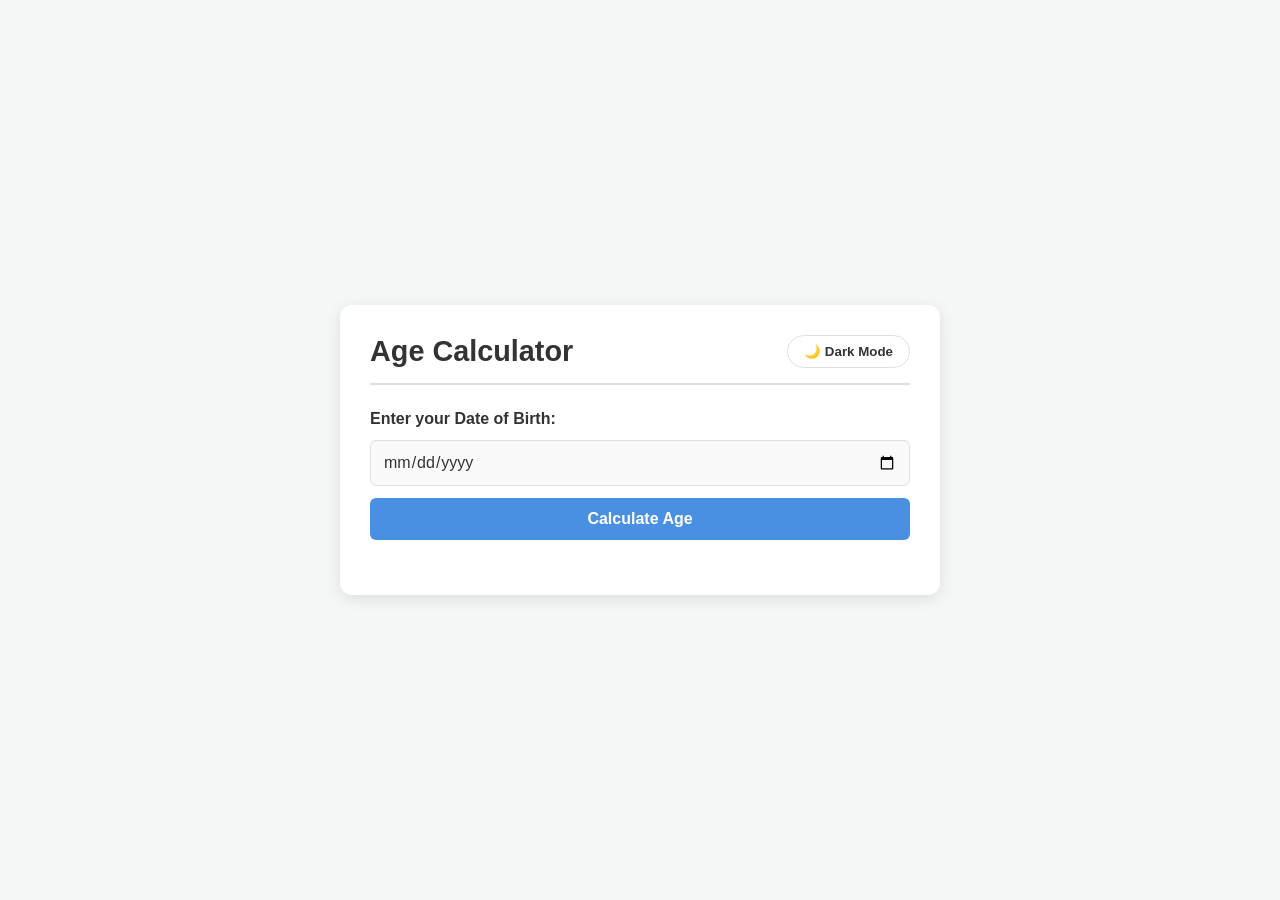
==== AdvancedAgeCalculator/index.html @ 6d175acb "Added First Website Named Advanced Age Calculator" ====
<!DOCTYPE html>
<html lang="en">
<head>
    <meta charset="UTF-8">
    <meta name="viewport" content="width=device-width, initial-scale=1.0">
    <title>Advanced Age Calculator</title>
    <link rel="stylesheet" href="style.css">
</head>
<body>
    <div class="container animate-fade-in">
	<header>
            <h1>Age Calculator</h1>
            <button id="themeToggle" class="toggle-btn" aria-label="Toggle Theme">🌙 Dark Mode</button>
        </header>  

        <main>
            <div class="input-section">
                <label for="dob">Enter your Date of Birth:</label>
                <input type="date" id="dob" required>
                <button id="calculateBtn">Calculate Age</button>
            </div>

            <div id="wishBanner" class="wish-banner hidden"></div>

            <div id="results" class="results-section hidden">
                <div class="card">
                    <h3>⏳ Exact Age</h3>
                    <p id="exactAge">--</p>
                </div>

                <div class="card">
                    <h3>📊 Lifetime Totals</h3>
                    <p><strong>Total Months:</strong> <span id="totalMonths">--</span></p>
                    <p><strong>Total Days:</strong> <span id="totalDays">--</span></p>
                </div>

                <div class="card">
                    <h3>📅 Birth Day of the Week</h3>
                    <p id="birthDayOfWeek">--</p>
                </div>

                <div class="card">
                    <h3>🎉 Next Birthday Countdown</h3>
                    <p><strong>Day of the Week:</strong> <span id="nextBirthdayDay">--</span></p>
                    <div id="countdownClock" class="countdown-clock">
                        <div><span id="cdDays">00</span><label>Days</label></div>
                        <div><span id="cdHours">00</span><label>Hours</label></div>
                        <div><span id="cdMinutes">00</span><label>Minutes</label></div>
                        <div><span id="cdSeconds">00</span><label>Seconds</label></div>
                    </div>
                </div>

                <div class="card">
                    <h3>🚀 Upcoming Age Milestones</h3>
                    <ul id="milestonesList" class="milestones-list"></ul>
                </div>
            </div>
        </main>
    </div>
    <script src="script.js"></script>
</body>
</html>
---- AdvancedAgeCalculator/style.css ----
:root {
    --bg-color: #f4f7f6;
    --container-bg: #ffffff;
    --text-color: #333333;
    --primary-color: #4a90e2;
    --primary-hover: #357abd;
    --card-bg: #f9f9f9;
    --border-color: #e0e0e0;
    --wish-bg: #e8f5e9;
    --wish-text: #2e7d32;
    --milestone-text: #e67e22;
}

[data-theme="dark"] {
    --bg-color: #121212;
    --container-bg: #1e1e1e;
    --text-color: #e0e0e0;
    --primary-color: #375a7f;
    --primary-hover: #2b4764;
    --card-bg: #2a2a2a;
    --border-color: #333333;
    --wish-bg: #1b5e20;
    --wish-text: #e8f5e9;
    --milestone-text: #f39c12;
}

* {
    box-sizing: border-box;
    margin: 0;
    padding: 0;
    font-family: 'Segoe UI', Tahoma, Geneva, Verdana, sans-serif;
    transition: background-color 0.3s, color 0.3s, transform 0.2s;
}

body {
    background-color: var(--bg-color);
    color: var(--text-color);
    display: flex;
    justify-content: center;
    align-items: center;
    min-height: 100vh;
    padding: 20px;
}

.container {
    background-color: var(--container-bg);
    padding: 30px;
    border-radius: 12px;
    box-shadow: 0 4px 15px rgba(0, 0, 0, 0.1);
    width: 100%;
    max-width: 600px;
}

header {
    display: flex;
    justify-content: space-between;
    align-items: center;
    margin-bottom: 25px;
    border-bottom: 2px solid var(--border-color);
    padding-bottom: 15px;
}

h1 {
    font-size: 1.8rem;
}

.toggle-btn {
    background: none;
    border: 1px solid var(--border-color);
    padding: 8px 16px;
    border-radius: 20px;
    cursor: pointer;
    color: var(--text-color);
    font-weight: 600;
}

.toggle-btn:hover {
    transform: scale(1.05);
}

.input-section {
    display: flex;
    flex-direction: column;
    gap: 12px;
    margin-bottom: 25px;
}

label {
    font-weight: 600;
}

input[type="date"] {
    padding: 12px;
    border: 1px solid var(--border-color);
    border-radius: 6px;
    font-size: 1rem;
    background-color: var(--card-bg);
    color: var(--text-color);
    outline: none;
}

input[type="date"]:focus {
    border-color: var(--primary-color);
}

button#calculateBtn {
    background-color: var(--primary-color);
    color: #ffffff;
    border: none;
    padding: 12px;
    font-size: 1rem;
    font-weight: bold;
    border-radius: 6px;
    cursor: pointer;
}

button#calculateBtn:hover {
    background-color: var(--primary-hover);
    transform: translateY(-1px);
}

.wish-banner {
    background-color: var(--wish-bg);
    color: var(--wish-text);
    padding: 15px;
    border-radius: 8px;
    text-align: center;
    font-weight: bold;
    font-size: 1.2rem;
    margin-bottom: 20px;
    border: 1px solid var(--wish-text);
    animation: popIn 0.4s ease-out;
}

.results-section {
    display: flex;
    flex-direction: column;
    gap: 15px;
}

.card {
    background-color: var(--card-bg);
    border: 1px solid var(--border-color);
    padding: 15px;
    border-radius: 8px;
    animation: slideUp 0.5s ease-out both;
}

.card:nth-child(1) { animation-delay: 0.1s; }
.card:nth-child(2) { animation-delay: 0.2s; }
.card:nth-child(3) { animation-delay: 0.3s; }
.card:nth-child(4) { animation-delay: 0.4s; }
.card:nth-child(5) { animation-delay: 0.5s; }

.card h3 {
    margin-bottom: 8px;
    font-size: 1.1rem;
    color: var(--primary-color);
}

.card p {
    font-size: 1rem;
    line-height: 1.5;
}

.countdown-clock {
    display: flex;
    gap: 10px;
    margin-top: 15px;
    justify-content: space-between;
}

.countdown-clock div {
    background: var(--container-bg);
    border: 1px solid var(--border-color);
    padding: 10px;
    border-radius: 6px;
    flex: 1;
    text-align: center;
    box-shadow: 0 2px 5px rgba(0,0,0,0.05);
}

.countdown-clock span {
    display: block;
    font-size: 1.5rem;
    font-weight: bold;
    color: var(--text-color);
}

.countdown-clock label {
    font-size: 0.75rem;
    text-transform: uppercase;
    color: var(--text-color);
    opacity: 0.7;
}

.milestones-list {
    list-style-type: none;
    margin-top: 10px;
}

.milestones-list li {
    padding: 8px 0;
    border-bottom: 1px dashed var(--border-color);
    font-size: 0.95rem;
    display: flex;
    justify-content: space-between;
}

.milestones-list li:last-child {
    border-bottom: none;
}

.milestones-list span {
    font-weight: bold;
    color: var(--milestone-text);
}

.hidden {
    display: none !important;
}

@keyframes animate-fade-in {
    from { opacity: 0; transform: translateY(-10px); }
    to { opacity: 1; transform: translateY(0); }
}

@keyframes slideUp {
    from { opacity: 0; transform: translateY(20px); }
    to { opacity: 1; transform: translateY(0); }
}

@keyframes popIn {
    0% { transform: scale(0.9); opacity: 0; }
    100% { transform: scale(1); opacity: 1; }
}

.animate-fade-in {
    animation: animate-fade-in 0.6s ease-out;
}
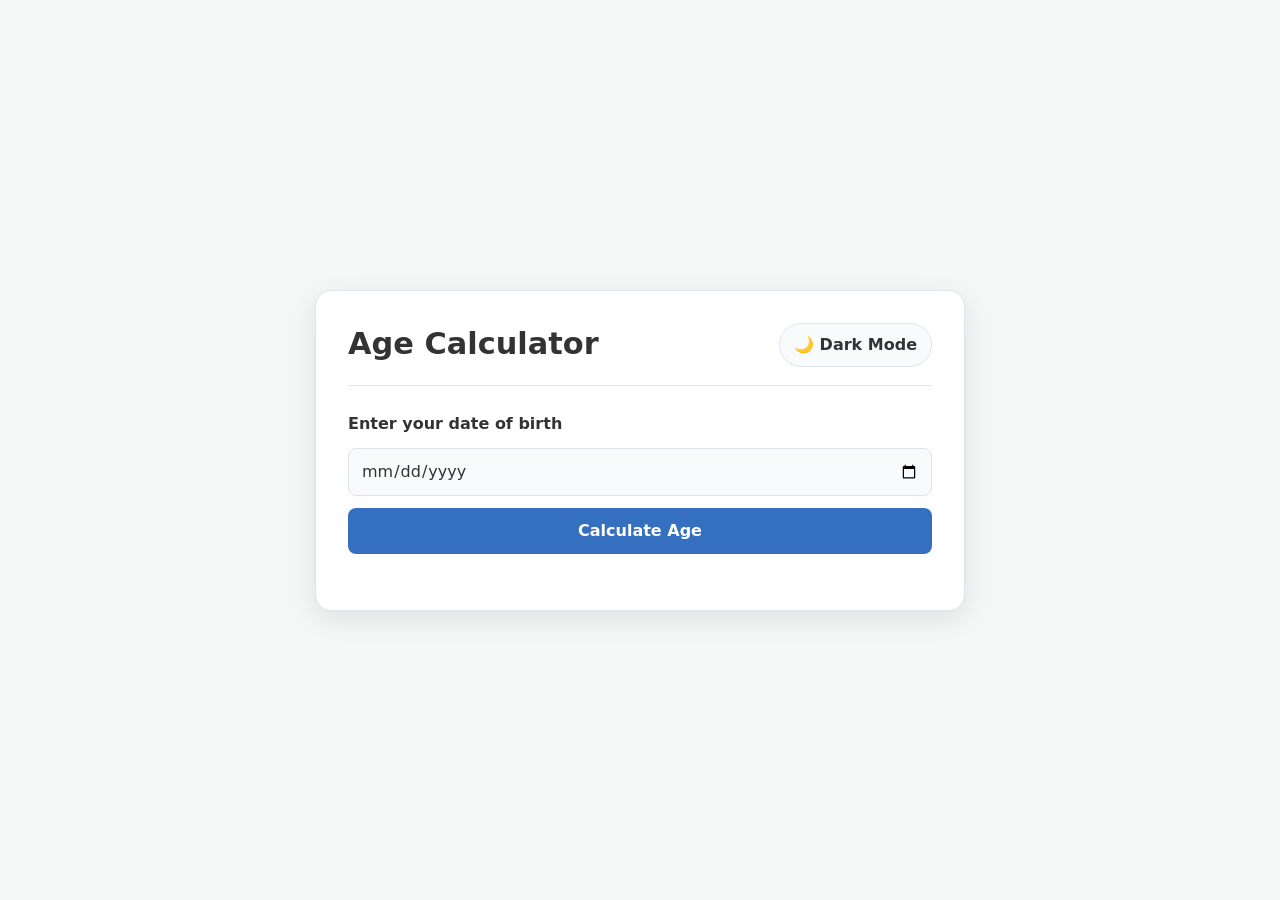
==== commit ca31b349: "Changed Style of all and File Structure" ====
--- a/AdvancedAgeCalculator/index.html
+++ b/AdvancedAgeCalculator/index.html
@@ -3,60 +3,56 @@
 <head>
     <meta charset="UTF-8">
     <meta name="viewport" content="width=device-width, initial-scale=1.0">
-    <title>Advanced Age Calculator</title>
+    <meta name="theme-color" content="#f4f7f6">
+    <meta name="description" content="Calculate your exact age, lifetime totals, next birthday countdown, and upcoming milestones.">
+    <title>Age Calculator</title>
     <link rel="stylesheet" href="style.css">
+    <script src="script.js" defer></script>
 </head>
 <body>
     <div class="container animate-fade-in">
-	<header>
+        <header>
             <h1>Age Calculator</h1>
-            <button id="themeToggle" class="toggle-btn" aria-label="Toggle Theme">🌙 Dark Mode</button>
-        </header>  
-
+            <button id="themeToggle" class="toggle-btn" type="button" aria-label="Switch to dark mode" aria-pressed="false">🌙 Dark Mode</button>
+        </header>
         <main>
-            <div class="input-section">
-                <label for="dob">Enter your Date of Birth:</label>
-                <input type="date" id="dob" required>
-                <button id="calculateBtn">Calculate Age</button>
-            </div>
-
-            <div id="wishBanner" class="wish-banner hidden"></div>
-
-            <div id="results" class="results-section hidden">
-                <div class="card">
-                    <h3>⏳ Exact Age</h3>
+            <form id="ageForm" class="input-section">
+                <label for="dob">Enter your date of birth</label>
+                <input type="date" id="dob" name="dob" required autocomplete="bday" aria-describedby="dobError">
+                <p id="dobError" class="error-message" role="alert" hidden></p>
+                <button id="calculateBtn" type="submit">Calculate Age</button>
+            </form>
+            <div id="wishBanner" class="wish-banner" role="status" aria-live="polite" hidden></div>
+            <section id="results" class="results-section" aria-label="Age calculation results" hidden>
+                <article class="card">
+                    <h2>⏳ Exact Age</h2>
                     <p id="exactAge">--</p>
-                </div>
-
-                <div class="card">
-                    <h3>📊 Lifetime Totals</h3>
+                </article>
+                <article class="card">
+                    <h2>📊 Lifetime Totals</h2>
                     <p><strong>Total Months:</strong> <span id="totalMonths">--</span></p>
                     <p><strong>Total Days:</strong> <span id="totalDays">--</span></p>
-                </div>
-
-                <div class="card">
-                    <h3>📅 Birth Day of the Week</h3>
+                </article>
+                <article class="card">
+                    <h2>📅 Birth Day of the Week</h2>
                     <p id="birthDayOfWeek">--</p>
-                </div>
-
-                <div class="card">
-                    <h3>🎉 Next Birthday Countdown</h3>
+                </article>
+                <article class="card">
+                    <h2>🎉 Next Birthday Countdown</h2>
                     <p><strong>Day of the Week:</strong> <span id="nextBirthdayDay">--</span></p>
-                    <div id="countdownClock" class="countdown-clock">
-                        <div><span id="cdDays">00</span><label>Days</label></div>
-                        <div><span id="cdHours">00</span><label>Hours</label></div>
-                        <div><span id="cdMinutes">00</span><label>Minutes</label></div>
-                        <div><span id="cdSeconds">00</span><label>Seconds</label></div>
+                    <div id="countdownClock" class="countdown-clock" aria-label="Time until next birthday" aria-live="off">
+                        <div class="countdown-unit"><span id="cdDays" class="countdown-value">00</span><span class="countdown-label">Days</span></div>
+                        <div class="countdown-unit"><span id="cdHours" class="countdown-value">00</span><span class="countdown-label">Hours</span></div>
+                        <div class="countdown-unit"><span id="cdMinutes" class="countdown-value">00</span><span class="countdown-label">Minutes</span></div>
+                        <div class="countdown-unit"><span id="cdSeconds" class="countdown-value">00</span><span class="countdown-label">Seconds</span></div>
                     </div>
-                </div>
-
-                <div class="card">
-                    <h3>🚀 Upcoming Age Milestones</h3>
+                </article>
+                <article class="card">
+                    <h2>🚀 Upcoming Age Milestones</h2>
                     <ul id="milestonesList" class="milestones-list"></ul>
-                </div>
-            </div>
+                </article>
+            </section>
         </main>
     </div>
-    <script src="script.js"></script>
 </body>
 </html>
--- a/AdvancedAgeCalculator/style.css
+++ b/AdvancedAgeCalculator/style.css
@@ -1,240 +1,334 @@
 :root {
+    color-scheme: light;
     --bg-color: #f4f7f6;
     --container-bg: #ffffff;
     --text-color: #333333;
-    --primary-color: #4a90e2;
-    --primary-hover: #357abd;
-    --card-bg: #f9f9f9;
-    --border-color: #e0e0e0;
+    --primary-color: #356fc0;
+    --primary-hover: #28599c;
+    --card-bg: #f9fafb;
+    --border-color: #e0e5eb;
     --wish-bg: #e8f5e9;
-    --wish-text: #2e7d32;
-    --milestone-text: #e67e22;
+    --wish-text: #256b32;
+    --milestone-text: #a9570a;
+    --error-color: #b42318;
+    --shadow: 0 8px 28px rgba(0, 0, 0, 0.09);
 }
 
 [data-theme="dark"] {
-    --bg-color: #121212;
-    --container-bg: #1e1e1e;
-    --text-color: #e0e0e0;
-    --primary-color: #375a7f;
-    --primary-hover: #2b4764;
-    --card-bg: #2a2a2a;
-    --border-color: #333333;
-    --wish-bg: #1b5e20;
-    --wish-text: #e8f5e9;
-    --milestone-text: #f39c12;
+    color-scheme: dark;
+    --bg-color: #121820;
+    --container-bg: #1c2530;
+    --text-color: #e7edf4;
+    --primary-color: #6ea8f4;
+    --primary-hover: #8bbaff;
+    --card-bg: #242f3b;
+    --border-color: #394654;
+    --wish-bg: #1b3a2a;
+    --wish-text: #b8efc5;
+    --milestone-text: #ffc078;
+    --error-color: #ff938b;
+    --shadow: 0 8px 28px rgba(0, 0, 0, 0.28);
 }
 
 * {
     box-sizing: border-box;
+}
+
+body, button, input {
+    font-family: system-ui, -apple-system, BlinkMacSystemFont, "Segoe UI", sans-serif;
+}
+
+body {
+    min-height: 100vh;
     margin: 0;
-    padding: 0;
-    font-family: 'Segoe UI', Tahoma, Geneva, Verdana, sans-serif;
-    transition: background-color 0.3s, color 0.3s, transform 0.2s;
-}
-
-body {
-    background-color: var(--bg-color);
+    padding: 24px;
+    display: flex;
+    align-items: center;
+    justify-content: center;
+    background: var(--bg-color);
     color: var(--text-color);
-    display: flex;
-    justify-content: center;
+    line-height: 1.5;
+    transition: background-color 0.25s ease, color 0.25s ease;
+}
+
+button, input {
+    font: inherit;
+}
+
+button {
+    touch-action: manipulation;
+}
+
+.container {
+    width: 100%;
+    max-width: 650px;
+    padding: clamp(20px, 5vw, 32px);
+    background: var(--container-bg);
+    border: 1px solid var(--border-color);
+    border-radius: 16px;
+    box-shadow: var(--shadow);
+}
+
+header {
+    display: flex;
     align-items: center;
-    min-height: 100vh;
-    padding: 20px;
-}
-
-.container {
-    background-color: var(--container-bg);
-    padding: 30px;
-    border-radius: 12px;
-    box-shadow: 0 4px 15px rgba(0, 0, 0, 0.1);
-    width: 100%;
-    max-width: 600px;
-}
-
-header {
-    display: flex;
     justify-content: space-between;
-    align-items: center;
-    margin-bottom: 25px;
-    border-bottom: 2px solid var(--border-color);
-    padding-bottom: 15px;
+    flex-wrap: wrap;
+    gap: 14px;
+    margin-bottom: 26px;
+    padding-bottom: 18px;
+    border-bottom: 1px solid var(--border-color);
 }
 
 h1 {
-    font-size: 1.8rem;
+    margin: 0;
+    font-size: clamp(1.5rem, 4vw, 1.9rem);
+    line-height: 1.2;
 }
 
 .toggle-btn {
-    background: none;
-    border: 1px solid var(--border-color);
-    padding: 8px 16px;
-    border-radius: 20px;
+    padding: 9px 14px;
+    color: var(--text-color);
+    background: var(--card-bg);
+    border: 1px solid var(--border-color);
+    border-radius: 999px;
     cursor: pointer;
-    color: var(--text-color);
-    font-weight: 600;
+    font-weight: 650;
 }
 
 .toggle-btn:hover {
-    transform: scale(1.05);
+    border-color: var(--primary-color);
 }
 
 .input-section {
     display: flex;
     flex-direction: column;
     gap: 12px;
-    margin-bottom: 25px;
-}
-
-label {
-    font-weight: 600;
+    margin-bottom: 24px;
+}
+
+.input-section label {
+    font-weight: 650;
 }
 
 input[type="date"] {
-    padding: 12px;
-    border: 1px solid var(--border-color);
-    border-radius: 6px;
-    font-size: 1rem;
-    background-color: var(--card-bg);
+    width: 100%;
+    min-height: 46px;
+    padding: 10px 12px;
     color: var(--text-color);
-    outline: none;
-}
-
-input[type="date"]:focus {
-    border-color: var(--primary-color);
-}
-
-button#calculateBtn {
-    background-color: var(--primary-color);
+    background: var(--card-bg);
+    border: 1px solid var(--border-color);
+    border-radius: 8px;
+}
+
+input[type="date"]:focus-visible,
+button:focus-visible {
+    outline: 3px solid var(--primary-color);
+    outline-offset: 3px;
+}
+
+#calculateBtn {
+    min-height: 46px;
+    padding: 11px 16px;
     color: #ffffff;
-    border: none;
-    padding: 12px;
-    font-size: 1rem;
-    font-weight: bold;
-    border-radius: 6px;
+    background: var(--primary-color);
+    border: 0;
+    border-radius: 8px;
     cursor: pointer;
-}
-
-button#calculateBtn:hover {
-    background-color: var(--primary-hover);
-    transform: translateY(-1px);
+    font-weight: 700;
+}
+
+#calculateBtn:hover {
+    background: var(--primary-hover);
+}
+
+[data-theme="dark"] #calculateBtn {
+    color: #102033;
+}
+
+.error-message {
+    margin: -4px 0 0;
+    color: var(--error-color);
+    font-size: 0.92rem;
 }
 
 .wish-banner {
-    background-color: var(--wish-bg);
+    margin-bottom: 20px;
+    padding: 15px;
     color: var(--wish-text);
-    padding: 15px;
-    border-radius: 8px;
+    background: var(--wish-bg);
+    border: 1px solid var(--wish-text);
+    border-radius: 10px;
     text-align: center;
-    font-weight: bold;
-    font-size: 1.2rem;
-    margin-bottom: 20px;
-    border: 1px solid var(--wish-text);
-    animation: popIn 0.4s ease-out;
+    font-size: 1.08rem;
+    font-weight: 700;
+    animation: popIn 0.35s ease-out;
 }
 
 .results-section {
     display: flex;
     flex-direction: column;
-    gap: 15px;
+    gap: 14px;
 }
 
 .card {
-    background-color: var(--card-bg);
-    border: 1px solid var(--border-color);
-    padding: 15px;
-    border-radius: 8px;
-    animation: slideUp 0.5s ease-out both;
-}
-
-.card:nth-child(1) { animation-delay: 0.1s; }
-.card:nth-child(2) { animation-delay: 0.2s; }
-.card:nth-child(3) { animation-delay: 0.3s; }
-.card:nth-child(4) { animation-delay: 0.4s; }
-.card:nth-child(5) { animation-delay: 0.5s; }
-
-.card h3 {
-    margin-bottom: 8px;
-    font-size: 1.1rem;
+    padding: 17px;
+    background: var(--card-bg);
+    border: 1px solid var(--border-color);
+    border-radius: 10px;
+    animation: slideUp 0.35s ease-out both;
+}
+
+.card h2 {
+    margin: 0 0 9px;
     color: var(--primary-color);
+    font-size: 1.08rem;
 }
 
 .card p {
-    font-size: 1rem;
-    line-height: 1.5;
+    margin: 5px 0;
+    overflow-wrap: anywhere;
 }
 
 .countdown-clock {
-    display: flex;
+    display: grid;
+    grid-template-columns: repeat(4, minmax(0, 1fr));
     gap: 10px;
-    margin-top: 15px;
+    margin-top: 14px;
+}
+
+.countdown-unit {
+    display: flex;
+    min-width: 0;
+    min-height: 76px;
+    flex-direction: column;
+    align-items: center;
+    justify-content: center;
+    gap: 4px;
+    padding: 10px 5px;
+    background: var(--container-bg);
+    border: 1px solid var(--border-color);
+    border-radius: 10px;
+    text-align: center;
+}
+
+.countdown-value {
+    display: block;
+    font-size: clamp(1.15rem, 4vw, 1.55rem);
+    font-weight: 750;
+    line-height: 1.15;
+    font-variant-numeric: tabular-nums;
+}
+
+.countdown-label {
+    display: block;
+    color: var(--text-color);
+    opacity: 0.72;
+    font-size: 0.68rem;
+    line-height: 1.2;
+    text-transform: uppercase;
+    letter-spacing: 0.035em;
+    overflow-wrap: anywhere;
+}
+
+.milestones-list {
+    margin: 8px 0 0;
+    padding: 0;
+    list-style: none;
+}
+
+.milestones-list li {
+    display: flex;
     justify-content: space-between;
-}
-
-.countdown-clock div {
-    background: var(--container-bg);
-    border: 1px solid var(--border-color);
-    padding: 10px;
-    border-radius: 6px;
-    flex: 1;
-    text-align: center;
-    box-shadow: 0 2px 5px rgba(0,0,0,0.05);
-}
-
-.countdown-clock span {
-    display: block;
-    font-size: 1.5rem;
-    font-weight: bold;
-    color: var(--text-color);
-}
-
-.countdown-clock label {
-    font-size: 0.75rem;
-    text-transform: uppercase;
-    color: var(--text-color);
-    opacity: 0.7;
-}
-
-.milestones-list {
-    list-style-type: none;
-    margin-top: 10px;
-}
-
-.milestones-list li {
-    padding: 8px 0;
+    gap: 14px;
+    padding: 10px 0;
     border-bottom: 1px dashed var(--border-color);
-    font-size: 0.95rem;
-    display: flex;
-    justify-content: space-between;
+    font-size: 0.94rem;
 }
 
 .milestones-list li:last-child {
-    border-bottom: none;
-}
-
-.milestones-list span {
-    font-weight: bold;
+    border-bottom: 0;
+}
+
+.milestones-list strong {
+    flex-shrink: 0;
     color: var(--milestone-text);
-}
-
-.hidden {
+    text-align: right;
+}
+
+[hidden] {
     display: none !important;
 }
 
-@keyframes animate-fade-in {
-    from { opacity: 0; transform: translateY(-10px); }
+@keyframes slideUp {
+    from { opacity: 0; transform: translateY(12px); }
     to { opacity: 1; transform: translateY(0); }
 }
 
-@keyframes slideUp {
-    from { opacity: 0; transform: translateY(20px); }
+@keyframes popIn {
+    from { opacity: 0; transform: scale(0.97); }
+    to { opacity: 1; transform: scale(1); }
+}
+
+.animate-fade-in {
+    animation: fadeIn 0.45s ease-out;
+}
+
+@keyframes fadeIn {
+    from { opacity: 0; transform: translateY(-8px); }
     to { opacity: 1; transform: translateY(0); }
 }
 
-@keyframes popIn {
-    0% { transform: scale(0.9); opacity: 0; }
-    100% { transform: scale(1); opacity: 1; }
-}
-
-.animate-fade-in {
-    animation: animate-fade-in 0.6s ease-out;
+@media (max-width: 480px) {
+    body {
+        padding: 12px;
+        align-items: flex-start;
+    }
+
+    .container {
+        margin: auto 0;
+        padding: 18px;
+        border-radius: 12px;
+    }
+
+    header {
+        align-items: flex-start;
+    }
+
+    .toggle-btn {
+        font-size: 0.9rem;
+    }
+
+    .milestones-list li {
+        flex-direction: column;
+        gap: 2px;
+    }
+
+    .milestones-list strong {
+        text-align: left;
+    }
+}
+
+@media (max-width: 380px) {
+    .countdown-clock {
+        grid-template-columns: repeat(2, minmax(0, 1fr));
+        gap: 8px;
+    }
+
+    .countdown-unit {
+        min-height: 68px;
+    }
+
+    .countdown-label {
+        font-size: 0.72rem;
+    }
+}
+
+@media (prefers-reduced-motion: reduce) {
+    *, *::before, *::after {
+        animation-duration: 0.01ms !important;
+        animation-iteration-count: 1 !important;
+        scroll-behavior: auto !important;
+        transition-duration: 0.01ms !important;
+    }
 }
